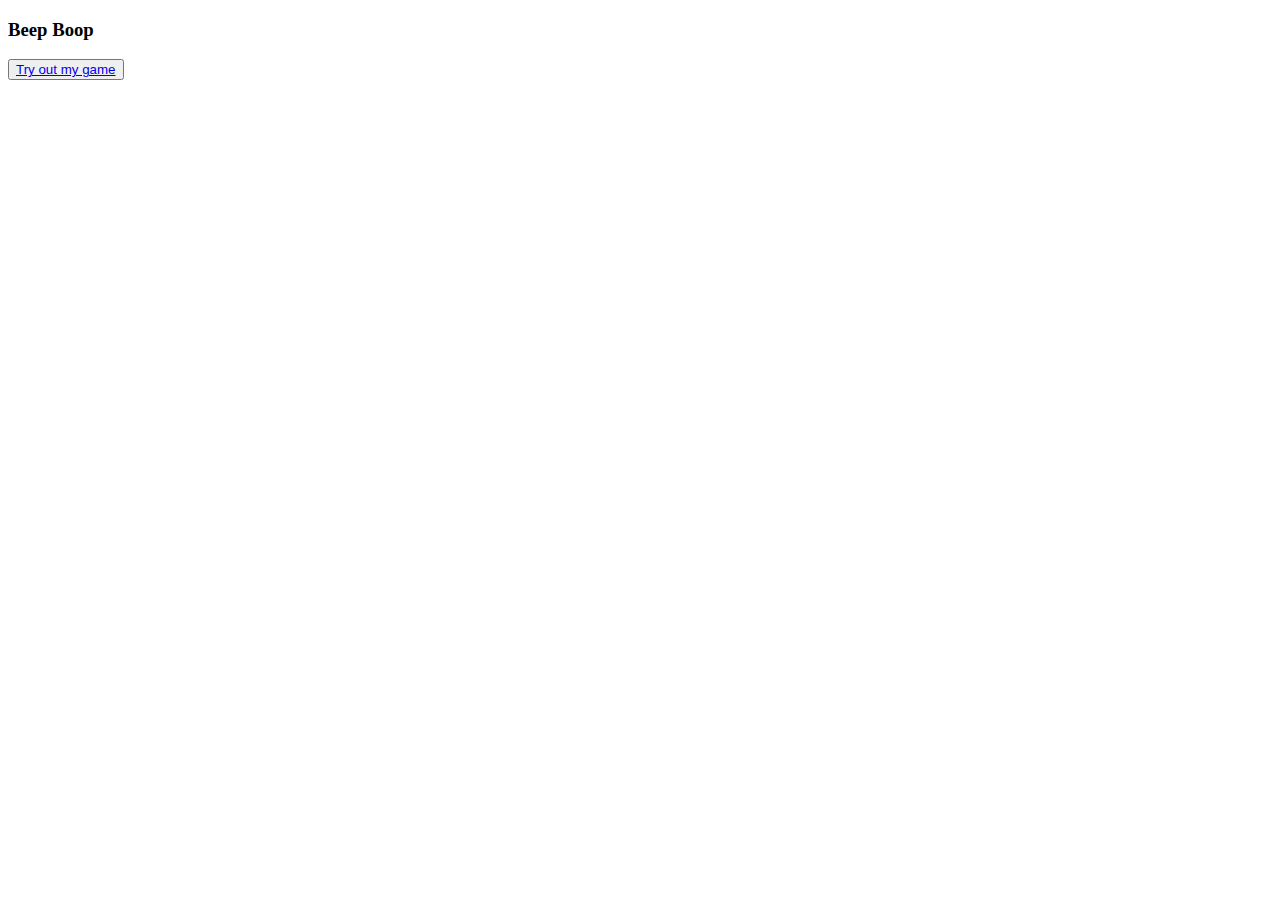
==== index.html @ 44125b87 "Minor changes to game link." ====
<!doctype html>
<html>
  <head>

  </head>

  <body>
    <h3> Beep Boop </h3>
    <p> <button><a href="Text_Game/TextGame.py">Try out my game</a></button>



  </body>

  <footer>

  </footer>

</html>
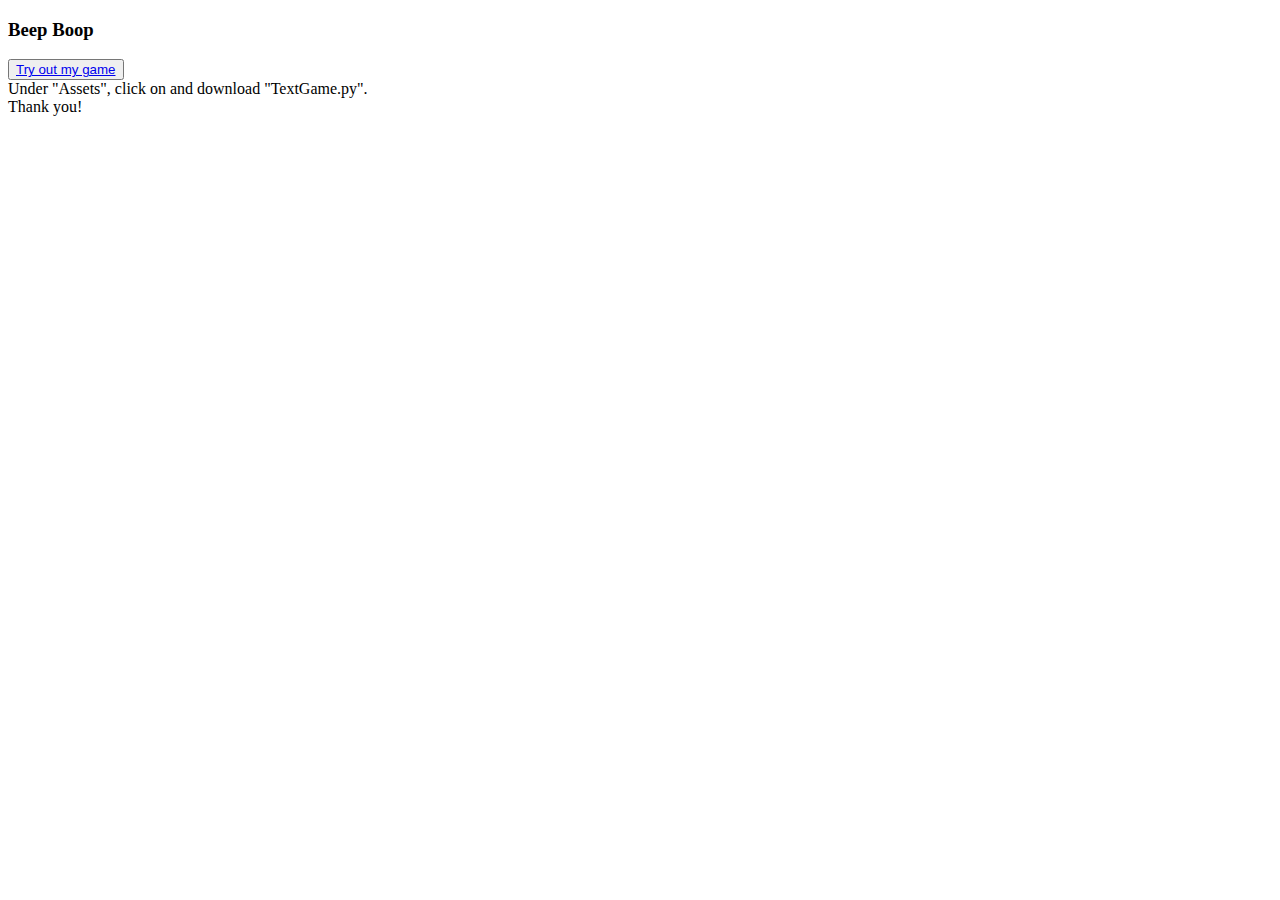
==== commit 98bbec17: "Hopefully this is the last one tonight." ====
--- a/index.html
+++ b/index.html
@@ -6,9 +6,17 @@
 
   <body>
     <h3> Beep Boop </h3>
-    <p> <button><a href="Text_Game/TextGame.py">Try out my game</a></button>
+    <p> <button><a href="https://github.com/nice-to-meecha/nice-to-meecha.github.io/releases">
+      Try out my game</a></button>
 
+      <br>
 
+      Under "Assets", click on and download "TextGame.py".
+
+      <br>
+
+      Thank you!
+    </p>
 
   </body>
 
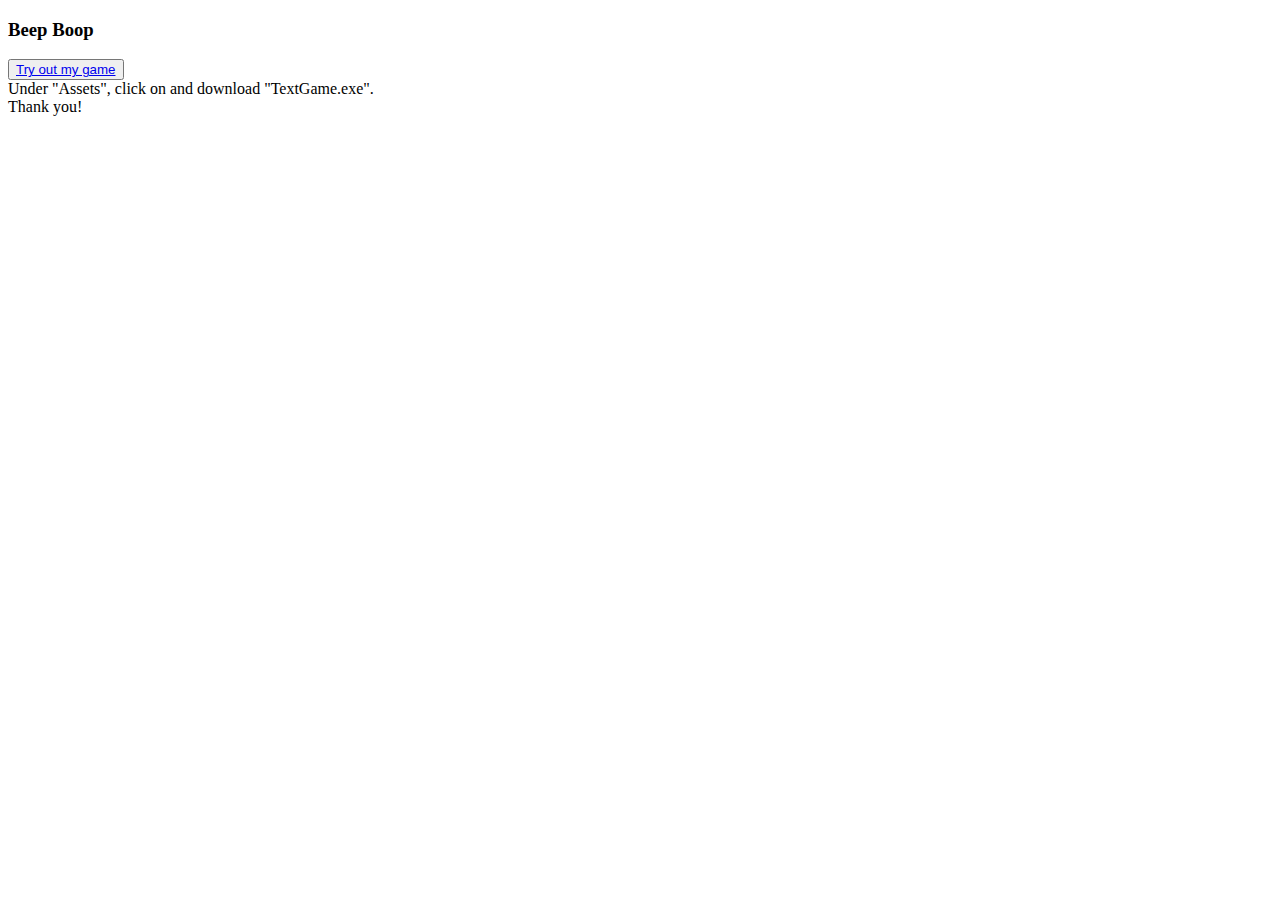
==== commit cf2d7db6: "I'm tired." ====
--- a/index.html
+++ b/index.html
@@ -11,7 +11,7 @@
 
       <br>
 
-      Under "Assets", click on and download "TextGame.py".
+      Under "Assets", click on and download "TextGame.exe".
 
       <br>
 
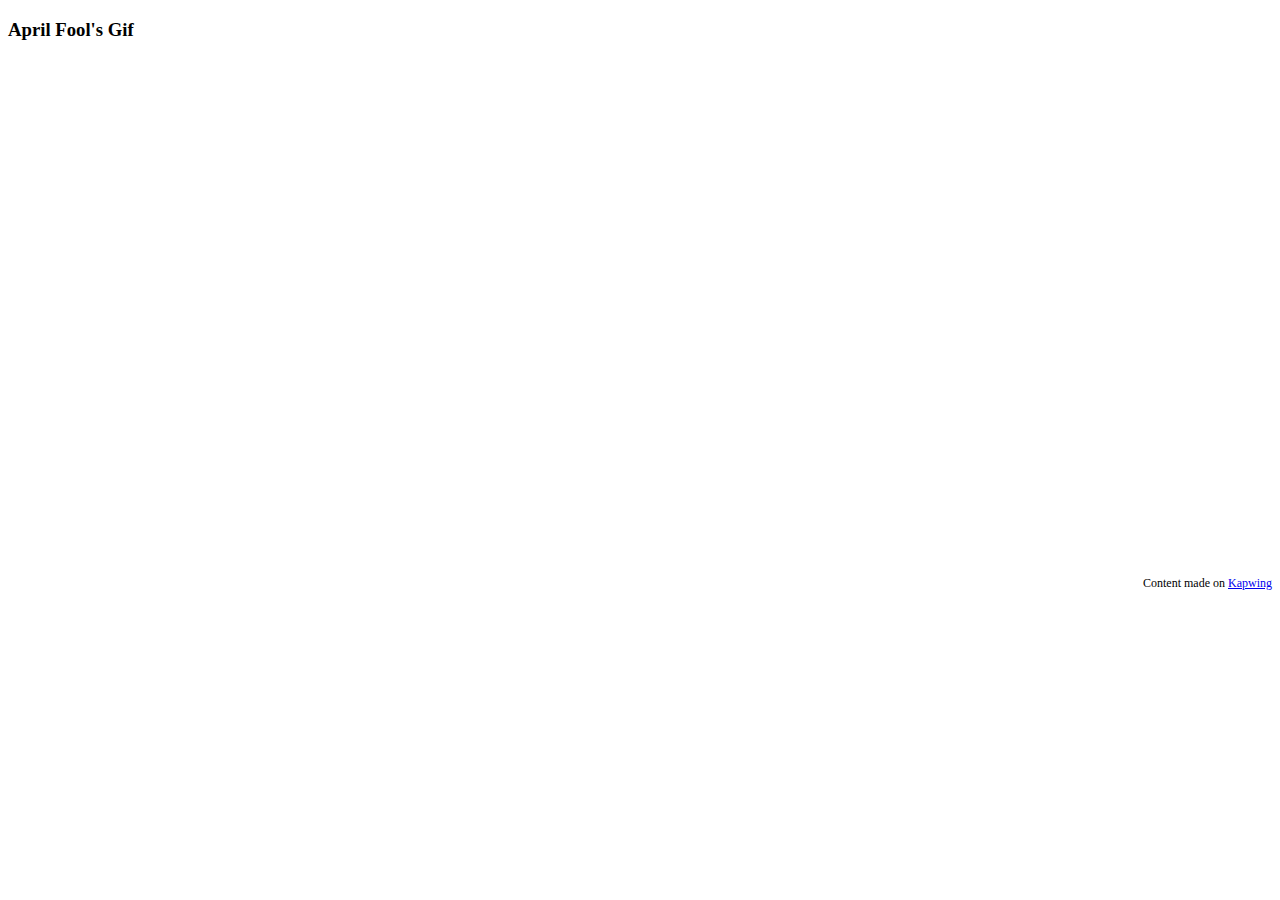
==== commit b0d9aa52: "Added April Fool's Day Meme" ====
--- a/index.html
+++ b/index.html
@@ -5,17 +5,17 @@
   </head>
 
   <body>
-    <h3> Beep Boop </h3>
-    <p> <button><a href="https://github.com/nice-to-meecha/nice-to-meecha.github.io/releases">
-      Try out my game</a></button>
-
-      <br>
-
-      Under "Assets", click on and download "TextGame.exe".
-
-      <br>
-
-      Thank you!
+    <h3> April Fool's Gif </h3>
+    <p>
+    <div style="height: 0; padding-bottom: calc(39.94%); position:relative; width: 100%;">
+    <iframe allow="autoplay; gyroscope;" allowfullscreen height="100%" referrerpolicy="strict-origin" 
+            src="https://www.kapwing.com/e/606630debc2c2100af3c1b39"
+            style="border:0; height:100%; left:0; overflow:hidden; position:absolute; top:0; width:100%"
+            title="Embedded content made on Kapwing" width="100%">
+      </iframe>
+    </div>
+    <p style="font-size: 12px; text-align: right;">
+    Content made on <a href="https://www.kapwing.com/videos/606630debc2c2100af3c1b39" target="_blank" rel="noopener noreferrer">Kapwing</a></p>
     </p>
 
   </body>
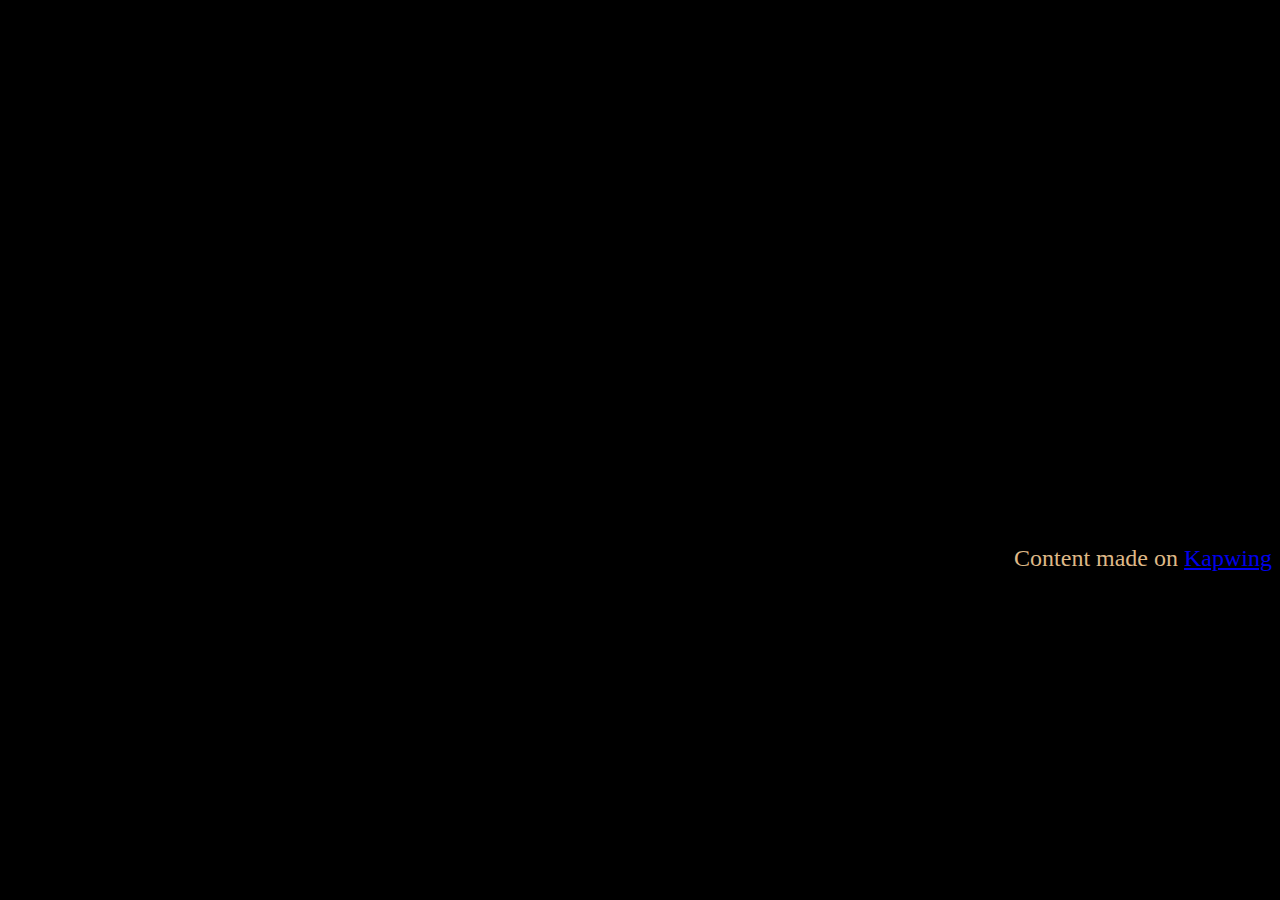
==== commit 34009537: "Changed background and text colors" ====
--- a/index.html
+++ b/index.html
@@ -1,11 +1,10 @@
 <!doctype html>
-<html>
+<html style="background-color: black;">
   <head>
 
   </head>
 
   <body>
-    <h3> April Fool's Gif </h3>
     <p>
     <div style="height: 0; padding-bottom: calc(39.94%); position:relative; width: 100%;">
     <iframe allow="autoplay; gyroscope;" allowfullscreen height="100%" referrerpolicy="strict-origin" 
@@ -14,7 +13,7 @@
             title="Embedded content made on Kapwing" width="100%">
       </iframe>
     </div>
-    <p style="font-size: 12px; text-align: right;">
+    <p style="font-size: 24px; text-align: right; color: burlywood">
     Content made on <a href="https://www.kapwing.com/videos/606630debc2c2100af3c1b39" target="_blank" rel="noopener noreferrer">Kapwing</a></p>
     </p>
 
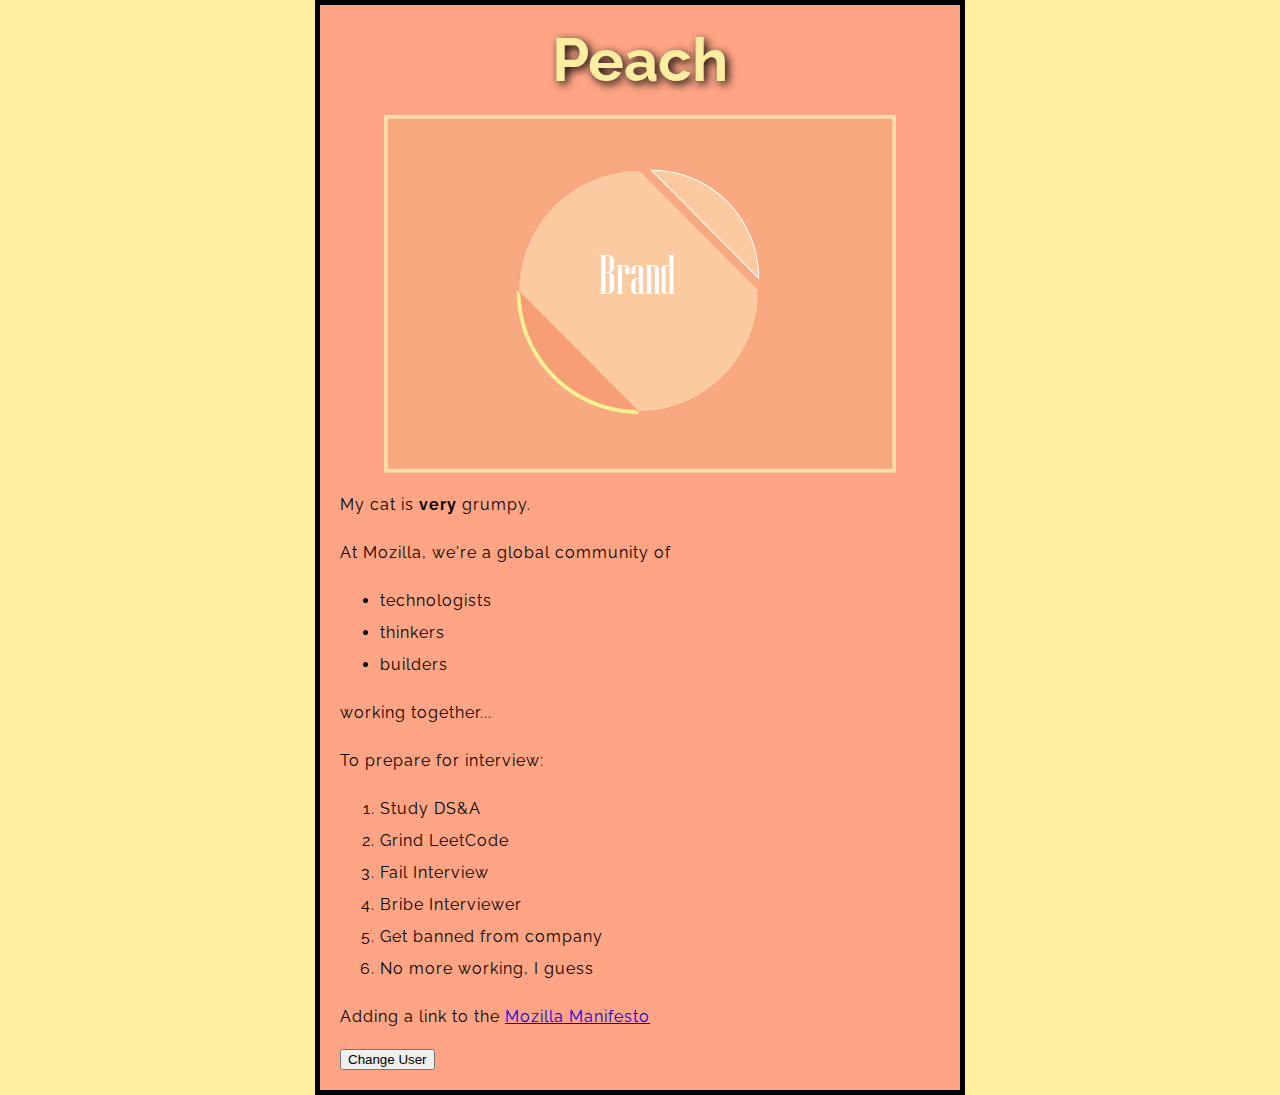
==== commit e3eb30bf: "Test site with random HTML, CSS, JS elements" ====
--- a/index.html
+++ b/index.html
@@ -1,26 +1,40 @@
-<!doctype html>
-<html style="background-color: black;">
+<!DOCTYPE html>
+<html lang="en-US">
   <head>
-
+    <meta charset="utf-8">
+    <link href="styles/style.css" rel="stylesheet">
+    <!-- <link rel="preconnect" href="https://fonts.googleapis.com"> -->
+    <!-- <link rel="preconnect" href="https://fonts.gstatic.com" crossorigin> -->
+    <link href="https://fonts.googleapis.com/css2?family=Raleway:wght@200&display=swap" rel="stylesheet">
+    <title>My Test Page</title>
   </head>
 
   <body>
-    <p>
-    <div style="height: 0; padding-bottom: calc(39.94%); position:relative; width: 100%;">
-    <iframe allow="autoplay; gyroscope;" allowfullscreen height="100%" referrerpolicy="strict-origin" 
-            src="https://www.kapwing.com/e/606630debc2c2100af3c1b39"
-            style="border:0; height:100%; left:0; overflow:hidden; position:absolute; top:0; width:100%"
-            title="Embedded content made on Kapwing" width="100%">
-      </iframe>
-    </div>
-    <p style="font-size: 24px; text-align: right; color: burlywood">
-    Content made on <a href="https://www.kapwing.com/videos/606630debc2c2100af3c1b39" target="_blank" rel="noopener noreferrer">Kapwing</a></p>
-    </p>
+    <h3>Peach</h3>
+    <img src="images/Peach_brand_design.PNG" alt="Abstract pink tennis ball">
 
+    <p class = "editor-note">My cat is <strong>very</strong> grumpy.</p>
+    <p>At Mozilla, we're a global community of </p>
+    <ul>
+      <li>technologists</li>
+      <li>thinkers</li>
+      <li>builders</li>
+    </ul>
+    <p>working together...</p>
+
+    <p>To prepare for interview:</p>
+    <ol>
+      <li>Study DS&A</li>
+      <li>Grind LeetCode</li>
+      <li>Fail Interview</li>
+      <li>Bribe Interviewer</li>
+      <li>Get banned from company</li>
+      <li>No more working, I guess</li>
+    </ol>
+
+    <p>Adding a link to the <a href="https://www.mozilla.org/en-US/about/manifesto/">Mozilla Manifesto</a></p>
+
+    <button>Change User</button>
+    <script src="scripts/main.js"></script>
   </body>
-
-  <footer>
-
-  </footer>
-
-</html>
+</html>--- a/styles/style.css
+++ b/styles/style.css
@@ -0,0 +1,42 @@
+/*
+p, li, h3 {
+  color: red;
+  width: 500px;
+  border: 1px solid black;
+}
+*/
+
+html{
+  font-size: 10px;
+  font-family: 'Raleway', sans-serif;
+  background-color: #FFEDA0;
+}
+
+h3 {
+  margin: 0;
+  padding: 20px 0;
+  font-size: 60px;
+  color: #FFEDA0;
+  text-shadow: 3px 3px 10px black;
+  text-align: center;
+}
+
+p, li {
+  font-size: 16px;
+  line-height: 2;
+  letter-spacing: 1px;
+}
+
+body {
+  width: 600px;
+  margin: 0 auto;
+  background-color: #FFA585;
+  padding: 0 20px 20px 20px;
+  border: 5px solid black;
+}
+
+img {
+  display: block;
+  margin: 0 auto;
+  width: 512px;
+}
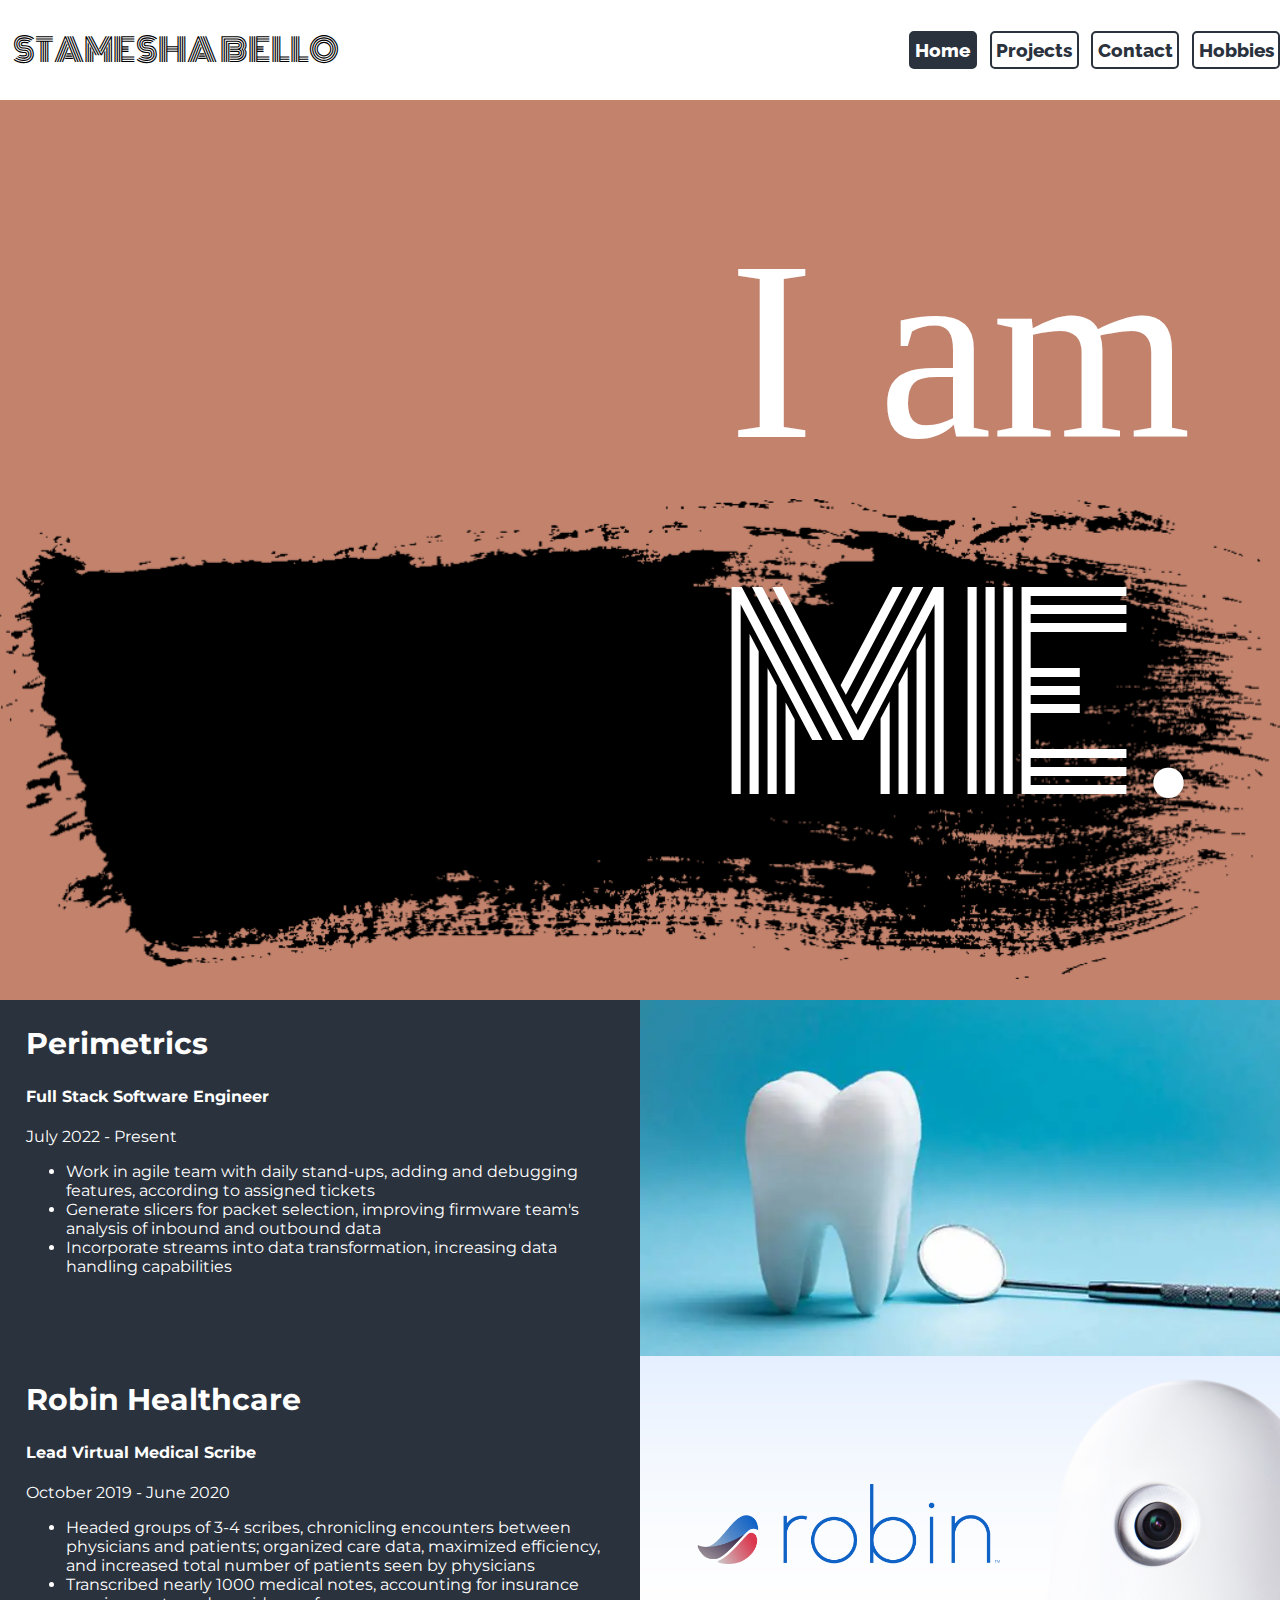
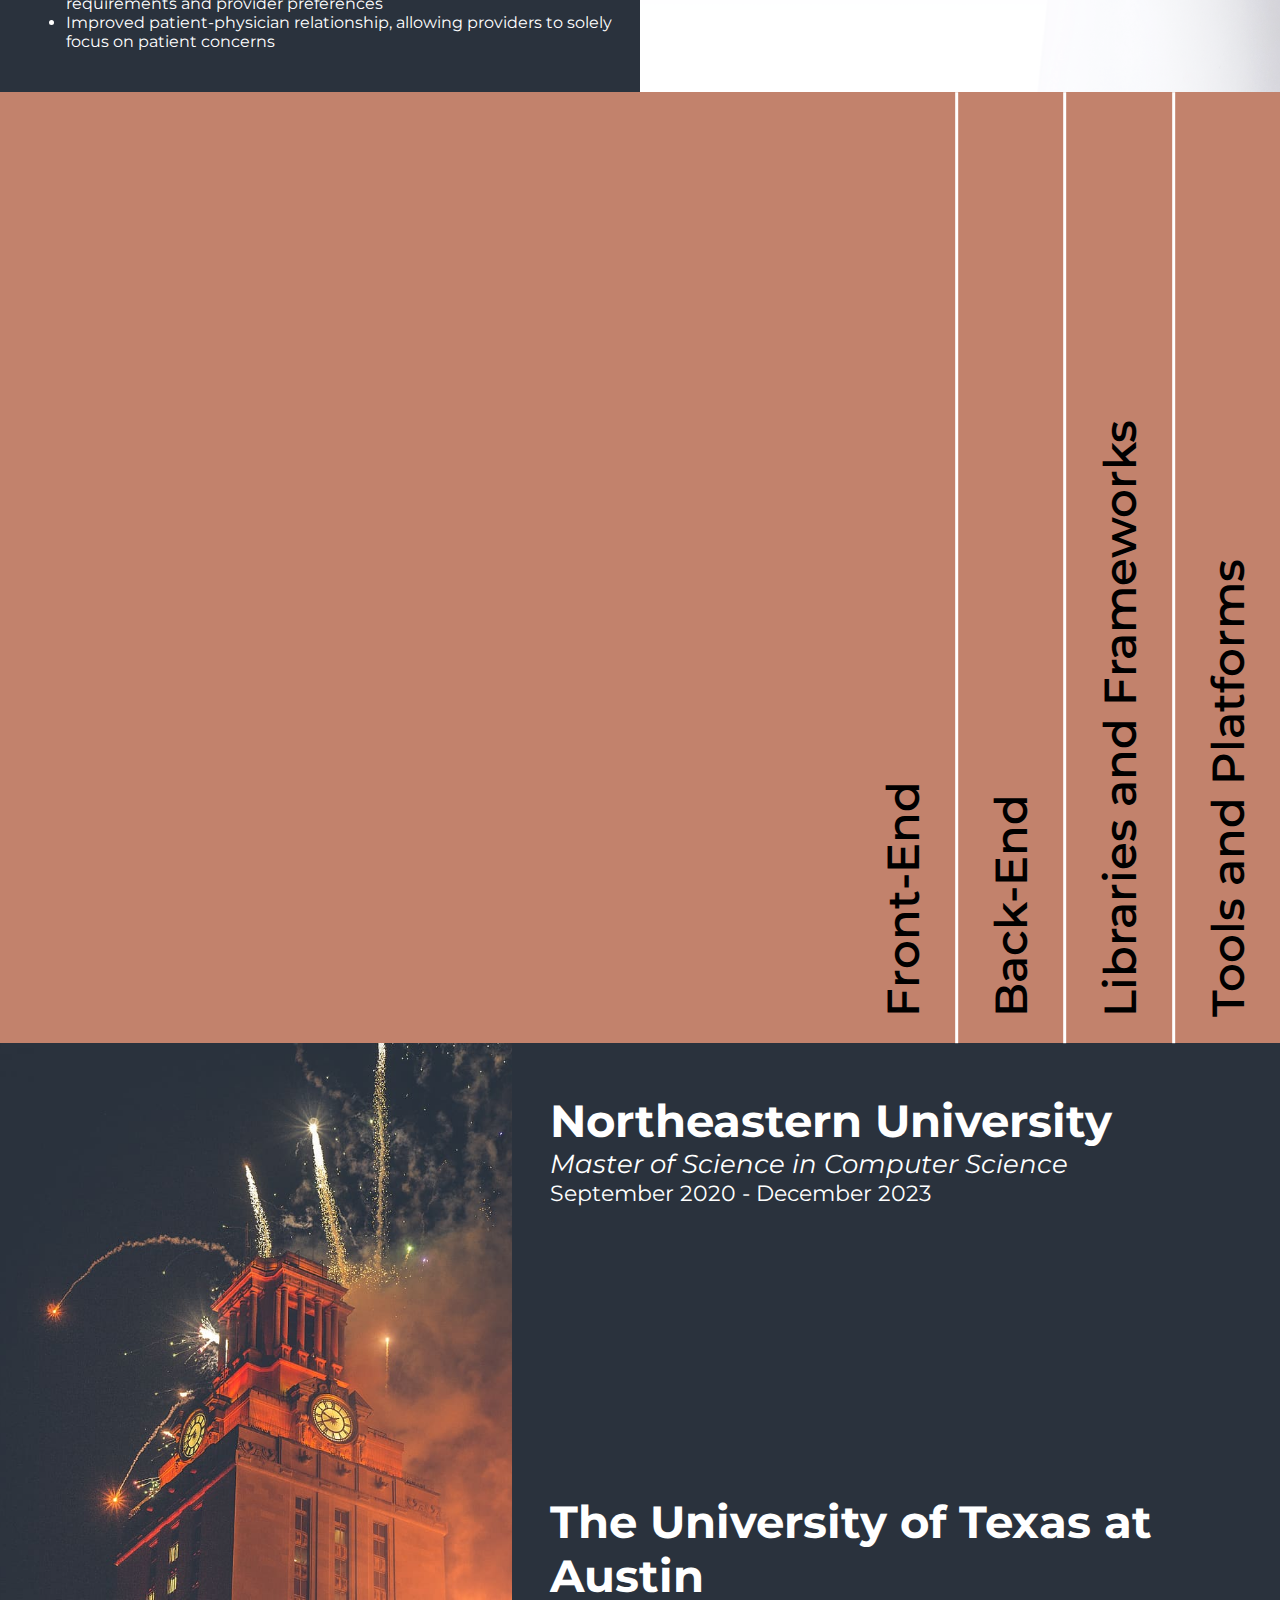
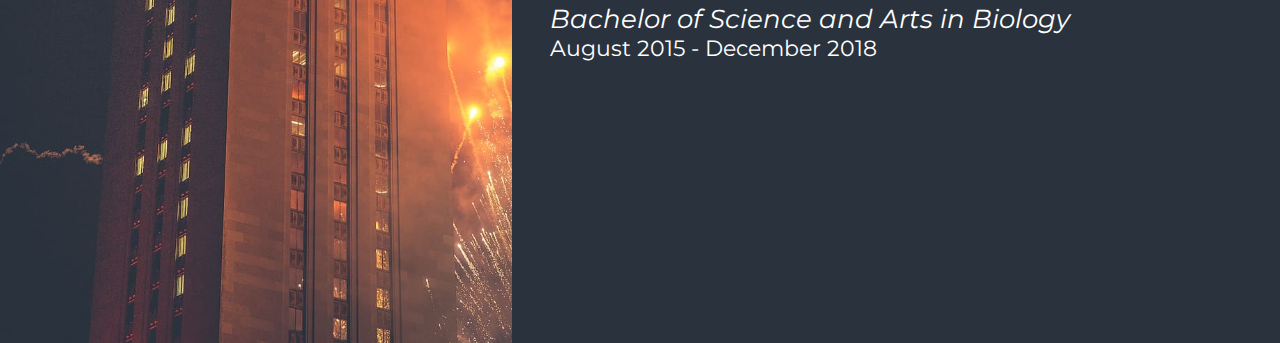
==== commit c24c5afa: "Attempt 2" ====
--- a/index.html
+++ b/index.html
@@ -1,40 +1,254 @@
 <!DOCTYPE html>
-<html lang="en-US">
-  <head>
-    <meta charset="utf-8">
-    <link href="styles/style.css" rel="stylesheet">
-    <!-- <link rel="preconnect" href="https://fonts.googleapis.com"> -->
-    <!-- <link rel="preconnect" href="https://fonts.gstatic.com" crossorigin> -->
-    <link href="https://fonts.googleapis.com/css2?family=Raleway:wght@200&display=swap" rel="stylesheet">
-    <title>My Test Page</title>
-  </head>
-
-  <body>
-    <h3>Peach</h3>
-    <img src="images/Peach_brand_design.PNG" alt="Abstract pink tennis ball">
-
-    <p class = "editor-note">My cat is <strong>very</strong> grumpy.</p>
-    <p>At Mozilla, we're a global community of </p>
-    <ul>
-      <li>technologists</li>
-      <li>thinkers</li>
-      <li>builders</li>
-    </ul>
-    <p>working together...</p>
-
-    <p>To prepare for interview:</p>
-    <ol>
-      <li>Study DS&A</li>
-      <li>Grind LeetCode</li>
-      <li>Fail Interview</li>
-      <li>Bribe Interviewer</li>
-      <li>Get banned from company</li>
-      <li>No more working, I guess</li>
-    </ol>
-
-    <p>Adding a link to the <a href="https://www.mozilla.org/en-US/about/manifesto/">Mozilla Manifesto</a></p>
-
-    <button>Change User</button>
-    <script src="scripts/main.js"></script>
-  </body>
+<html>
+    <head>
+        <meta charset="utf-8">
+        <meta
+            name="viewport"
+            content="width=device-width, initial-scale=1"
+        />
+        <link
+            href="./global_styles.css"
+            rel="stylesheet"
+        />
+        <link
+            href="./home.css"
+            rel="stylesheet"
+        />
+        <link
+          rel="preconnect"
+          href="https://fonts.googleapis.com"
+        >
+        <link
+          rel="preconnect"
+          href="https://fonts.gstatic.com"
+          crossorigin
+        >
+        <link
+          href="https://fonts.googleapis.com/css2?family=Monoton&family=Montserrat:wght@300&family=Montserrat+Alternates&family=Raleway:wght@200&display=swap"
+          rel="stylesheet"
+        >
+        <title>Stamesha Bello's Portfolio</title>
+    </head>
+
+    <body>
+
+        <!--
+            There should be a page about you, including references to any
+            experience or education you want to include.  This should also
+            be your home or landing page.
+        -->
+
+        <div class="navbar">
+          <a href="" class="navbar-title">
+            STA<span class="self-highlight">ME</span>SHA BELLO
+          </a>
+          <a href="" class="navbar-link navbar-link-current-page">Home</a>
+          <a href="./projects/" class="navbar-link">Projects</a>
+          <a href="./contact/" class="navbar-link">Contact</a>
+          <a href="./hobbies/" class="navbar-link">Hobbies</a>
+        </div>
+
+        <div class="home-page-greeting">
+          <div class="home-page-greeting-text">
+            I am <span class="greeting-self-highlight">ME</span>.
+          </div>
+        </div>
+
+        <div class="experience-section">
+          <div class="job-description">
+            <h2 class="job-title">Perimetrics</h2>
+            <h4>Full Stack Software Engineer</h4>
+            <div class="experience-date">July 2022 - Present</div>
+            <ul>
+              <li>
+                Work in agile team with daily stand-ups, adding and debugging features, according to assigned tickets
+              </li>
+              <li>
+                Generate slicers for packet selection, improving firmware team's analysis of inbound and outbound data
+              </li>
+              <li>
+                Incorporate streams into data transformation, increasing data handling capabilities
+              </li>
+            </ul>
+          </div>
+          <div class="job-img-container">
+            <img
+              class="job-img"
+              src="./resources/dental.webp"
+              alt="Tooth and dental instrument"
+            />
+          </div>
+
+          <div class="job-description">
+            <h2 class="job-title">Robin Healthcare</h2>
+            <h4>Lead Virtual Medical Scribe</h4>
+            <div class="experience-date">October 2019 - June 2020</div>
+            <ul>
+              <li>
+                Headed groups of 3-4 scribes, chronicling encounters between physicians and patients;
+                organized care data, maximized efficiency, and increased total number of patients seen by physicians
+              </li>
+              <li>
+                Transcribed nearly 1000 medical notes, accounting for insurance requirements and provider preferences
+              </li>
+              <li>
+                Improved patient-physician relationship, allowing providers to solely focus on patient concerns
+              </li>
+            </ul>
+          </div>
+          <div class="job-img-container">
+            <img
+              class="job-img"
+              src="./resources/robin-healthcare.png"
+              alt="Robin Healthcare Logo"
+            />
+          </div>
+        </div>
+
+        <div class="technical-knowledge">
+          <div class="front-end-tech">
+            <div>Front-End</div>
+            <div class="tech-img-container">
+              <img
+                src="./resources/android.svg"
+                alt="Android Robot Logo"
+              />
+              <img
+                src="./resources/css3.svg"
+                alt="CSS3 Logo"
+              />
+              <img
+                src="./resources/html5.svg"
+                alt="HTML5 Logo"
+              />
+              <img
+                src="./resources/javascript.svg"
+                alt="JavaScript Logo"
+              />
+              <img
+                src="./resources/typescript.svg"
+                alt="Typescript Logo"
+              />
+              <img
+                src="./resources/vue_js.svg"
+                alt="Vue Logo"
+              />
+            </div>
+          </div>
+
+          <div class="back-end-tech">
+            <div>Back-End</div>
+            <div class="tech-img-container">
+              <img
+                src="./resources/java.svg"
+                alt="Java Logo"
+              />
+              <img
+                src="./resources/mysql.svg"
+                alt="MySQL Logo"
+              />
+              <img
+                src="./resources/python.svg"
+                alt="Python Logo"
+              />
+            </div>
+          </div>
+
+          <div class="libraries-and-frameworks-tech">
+            <div>Libraries and Frameworks</div>
+            <div class="tech-img-container">
+              <img
+                src="./resources/junit5.png"
+                alt="JUnit 5 Logo"
+              />
+              <img
+                src="./resources/pytest.svg"
+                alt="Pytest Logo"
+              />
+            </div>
+          </div>
+
+          <div class="tools-and-platforms-tech">
+            <div>Tools and Platforms</div>
+            <div class="tech-img-container">
+              <img
+                src="./resources/aws.svg"
+                alt="AWS Logo"
+              />
+              <img
+                src="./resources/docker.svg"
+                alt="Docker Logo"
+              />
+              <img
+                src="./resources/firebase.svg"
+                alt="Firebase Logo"
+              />
+              <img
+                src="./resources/git.svg"
+                alt="Git Logo"
+              />
+              <img
+                src="./resources/kubernetes.svg"
+                alt="Kubernetes Logo"
+              />
+              <img
+                src="./resources/linux-logo.svg"
+                alt="Linux Logo"
+              />
+              <img
+                src="./resources/unreal_engine.svg"
+                alt="Unreal Engine Logo"
+              />
+              <img
+                src="./resources/windows.svg"
+                alt="Windows Logo"
+              />
+            </div>
+          </div>
+        </div>
+
+        <div class="education-section">
+          <div class="education-img">
+            <img
+              src="./resources/ut_tower_fireworks.jpg"
+              class="UT-tower"
+              alt="The Univeristy of Texas Tower with fireworks"
+            />
+          </div>
+          <div class="school-list">
+            <div class="school">
+              <div class="university-name">Northeastern University</div>
+              <div class="degree">Master of Science in Computer Science</div>
+              <div class="dates-of-attendance">September 2020 - December 2023</div>
+            </div>
+
+            <div class="school">
+              <div class="university-name">The University of Texas at Austin</div>
+              <div class="degree">Bachelor of Science and Arts in Biology</div>
+              <div class="dates-of-attendance">August 2015 - December 2018</div>
+            </div>
+          </div>
+        </div>
+
+        <!--
+            Required HTML/CSS Elements
+            Mobile friendly design
+                Your website should look equally as good when on a mobile phone
+                or desktop computer.  Some considerations:
+                    - You may need to modify your navbar so that it shows as much
+                      space as possible.   
+                    - All content should be equally accessible whether a user is
+                      on desktop or mobile
+                    - Text, images and other content should shrink and grow so
+                      that it is easier to see
+                    - Idea: it might be a good idea to move the navbar (say from
+                      the side to the bottom of the screen) when the user is in
+                      mobile or browser view.
+
+            Use of certain CSS properties and features
+                You website should use, at least once, each of the following
+                CSS properties or features:
+                    - @media queries
+        -->
+    </body>
 </html>--- a/global_styles.css
+++ b/global_styles.css
@@ -0,0 +1,174 @@
+:root {
+    --primary-color: #c2826c;
+    --secondary-color: #2a323d;
+    --rust-color: #A95134;
+}
+
+body {
+    width: 100%;
+    height: 100%;
+    font-family: 'Montserrat', sans-serif;
+}
+
+.navbar {
+    position: fixed;
+    left: 0px;
+    width: 100%;
+    height: var(--navbar-height);
+    background-color: white;
+    color: var(--secondary-color);
+    display: flex;
+    justify-items: center;
+    align-content: center;
+    align-items: center;
+    z-index: 2;
+}
+
+.navbar-link {
+    border: 2px solid var(--secondary-color);
+    border-radius: 5px;
+    width: auto;
+    text-align: center;
+    text-decoration: none;
+    color: var(--secondary-color);
+    transition: 1s;
+    position: relative;
+    overflow: hidden;
+    font-family: 'Raleway', sans-serif;
+    font-weight: 800;
+}
+
+.navbar-link-current-page {
+    background-color: var(--secondary-color);
+    color: white;
+}
+
+.navbar-link::before {
+    content: "";
+    width: 100%;
+    height: 100%;
+    background-color: var(--primary-color);
+    z-index: -1;
+    position: absolute;
+    top: 0px;
+    left: 0px;
+    transform: translateX(-100%);
+    transition: 1s;
+}
+
+.navbar-link:hover::before {
+    transform: translateX(0);
+}
+
+.navbar-link:hover {
+    color: white;
+    border-color: var(--primary-color);
+}
+
+.navbar-title {
+    position: absolute;
+    left: 1%;
+    width: fit-content;
+    border: none;
+    text-decoration: none;
+    color: black;
+    font-family: 'Monoton', cursive;
+}
+
+.self-highlight {
+    transition: color 0.5s;
+}
+
+.navbar-title:hover .self-highlight {
+    color: var(--primary-color);
+}
+
+/* @media Queries */
+
+/*  Extra Small (ipod, etc.) */
+@media (min-width: 0px) {
+    :root {
+        --navbar-height: 75px;
+    }
+
+    body {
+        margin: 0px 0px var(--navbar-height) 0px;
+    }
+
+    .navbar {
+        top: auto;
+        bottom: 0px;
+        justify-content: center;
+        gap: 5%;
+    }
+
+    .navbar-title {
+        font-size: 0vw;
+    }
+
+    .navbar-link {
+        font-size: 5vw;
+        padding: 1vw 0.75vw;
+    }
+}
+
+/* Small (cell phone) */
+@media (min-width: 576px) {
+    :root {
+        --navbar-height: 100px;
+    }
+
+    body {
+        margin: var(--navbar-height) 0px 0px 0px;
+    }
+    
+    .navbar {
+        top: 0px;
+        bottom: auto;
+        justify-content: flex-end;
+        gap: 1%;
+    }
+
+    .navbar-title {
+        font-size: 5vw;
+    }
+
+    .navbar-link {
+        font-size: 2.25vw;
+        padding: 0.5vw 0.35vw;
+    }
+}
+
+/* Medium (tablet) */
+@media (min-width: 768px) {
+    .navbar-title {
+        font-size: 4vw;
+    }
+
+    .navbar-link {
+        font-size: 2vw;
+    }
+}
+
+/* Large (computer) */
+@media (min-width: 992px) {
+    .navbar-title {
+        font-size: 3vw;
+        display: hidden;
+    }
+
+    .navbar-link {
+        font-size: 1.75vw;
+    }
+}
+
+/* Extra Large (large computer screen) */
+@media (min-width: 1200px) {
+    .navbar-title {
+        font-size: 2.5vw;
+    }
+
+    .navbar-link {
+        font-size: 1.5vw;
+    }
+}--- a/home.css
+++ b/home.css
@@ -0,0 +1,323 @@
+.home-page-greeting {
+    width: 100%;
+    height: 100vh;
+    color: white;
+    display: flex;
+    justify-content: flex-end;
+    align-items: center;
+    font-family: 'Times New Roman', Times, serif;
+    background: var(--primary-color) url("./resources/black-brush-stroke.png") no-repeat right bottom;
+    background-size: contain;
+    background-position-y: 95%;
+}
+
+.greeting-self-highlight {
+    font-family: 'Monoton', cursive;
+}
+
+.home-page-greeting-text {
+    width: 50%;
+    font-size: var(--greeting-font-size);
+    text-align: right;
+}
+
+.experience-section {
+    width: 100%;
+    height: auto;
+    background-color: var(--secondary-color);
+    color: white;
+    display: flex;
+    flex-wrap: wrap;
+    justify-content: flex-end;
+}
+
+.job-img-container {
+    overflow: hidden;
+    display: flex;
+    justify-content: center;
+    align-items: center;
+}
+
+.job-img {
+    width: 100%;
+    height: auto;
+}
+
+.job-title {
+    font-size: 30px;
+}
+
+.technical-knowledge {
+    width: 100%;
+    /* min-height: 50vh; */
+    max-height: fit-content;
+    background-color: var(--primary-color);
+    display: flex;
+    justify-content: flex-end;
+}
+
+.front-end-tech, .back-end-tech,
+.libraries-and-frameworks-tech,
+.tools-and-platforms-tech {
+    padding: 2%;
+    height: 100%;
+    writing-mode: vertical-lr;
+    transform: rotate(180deg);
+    border-left: 3px solid white;
+    transition: 1s;
+}
+
+.tools-and-platforms-tech {
+    border-left: none;
+}
+
+.front-end-tech:hover, .back-end-tech:hover,
+.libraries-and-frameworks-tech:hover,
+.tools-and-platforms-tech:hover {
+    flex: 30;
+    background-color: var(--rust-color);
+    color: white;
+}
+
+.front-end-tech:hover .tech-img-container,
+.back-end-tech:hover .tech-img-container,
+.libraries-and-frameworks-tech:hover .tech-img-container,
+.tools-and-platforms-tech:hover .tech-img-container {
+    display: flex;
+    flex-wrap: wrap;
+    justify-content: center;
+    align-items: center;
+}
+
+.tech-img-container {
+    width: 75%;
+    display: none;
+    transform: rotate(180deg);
+}
+
+.education-section {
+    display: flex;
+    background-color: var(--secondary-color);
+    width: 100%;
+    max-height: fit-content;
+    color: white;
+    flex-wrap: wrap;
+}
+
+.education-img {
+    display: flex;
+    justify-content: center;
+    align-items: center;
+}
+
+.UT-tower {
+    width: 100%;
+    height: 100%;
+    max-height: 100%;
+    object-fit: cover;
+}
+
+.school-list {
+    display: flex;
+    flex-direction: column;
+    padding: 1% 0%;
+}
+
+.school {
+    width: 90%;
+    height: 40%;
+    padding: 5%;
+}
+
+.university-name {
+    font-weight: bold;
+}
+
+.degree {
+    font-style: italic;
+}
+
+
+/* @media Queries */
+
+/*  Extra Small (ipod, etc.) */
+@media (min-width: 0px) {
+    .home-page-greeting-text {
+        --greeting-font-size: 30vw;
+        text-align: center;
+    }
+
+    .home-page-greeting {
+        justify-content: center;
+        margin: 0px;
+        background-position-y: 75%;
+    }
+
+    .job-description {
+        width: 96%;
+        height: 25%;
+        padding: 0% 2%;
+    }
+
+    .job-img-container {
+        width: 100%;
+        height: 25%;
+    }
+
+    .tech-img-container > img {
+        width: 20vw;
+        padding: 10px;
+    }
+
+    .technical-knowledge {
+        font-size: 5vw;
+        font-weight: 600;
+    }
+
+    .education-section {
+        height: 200vh;
+    }
+
+    .education-img {
+        width: 100%;
+        height: 50%;
+    }
+
+    .school-list {
+        width: 100%;
+        height: 50%;
+    }
+
+    .university-name {
+        font-size: 5vw;
+    }
+
+    .degree {
+        font-size: 4vw;
+    }
+    
+    .dates-of-attendance {
+        font-size: 3.25vw;
+    }
+}
+
+/* Small (cell phone) */
+@media (min-width: 576px) {
+    .home-page-greeting-text {
+        --greeting-font-size: 25vw;
+    }
+
+    .home-page-greeting {
+        justify-content: flex-end;
+        margin-right: 10px;
+    }
+
+    .technical-knowledge {
+        font-weight: 550;
+    }
+
+    .education-section {
+        height: 100vh;
+    }
+
+    .education-img {
+        width: 40%;
+        height: 100%;
+    }
+
+    .school-list {
+        width: 60%;
+        height: 90%
+    }
+
+    .university-name {
+        font-size: 4vw;
+    }
+
+    .degree {
+        font-size: 3.5vw;
+    }
+
+    .dates-of-attendance {
+        font-size: 2.875vw;
+    }
+}
+
+/* Medium (tablet) */
+@media (min-width: 768px) {
+    .home-page-greeting {
+        background-position-y: 95%;
+    }
+
+    .home-page-greeting-text {
+        --greeting-font-size: 25vw;
+    }
+
+    .job-description {
+        width: 46%;
+        height: 50%;
+    }
+
+    .job-img-container {
+        width: 50%;
+        height: 50%;
+    }
+
+    .tech-img-container > img {
+        width: 15vw;
+    }
+
+    .technical-knowledge {
+        font-size: 3.85vw;
+    }
+
+    .degree {
+        font-size: 3vw;
+    }
+
+    .dates-of-attendance {
+        font-size: 2.5vw;
+    }
+}
+
+/* Large (computer) */
+@media (min-width: 992px) {
+    .home-page-greeting-text {
+        --greeting-font-size: 25vw;
+    }
+
+    .degree {
+        font-size: 2.5vw;
+    }
+
+    .dates-of-attendance {
+        font-size: 2.125vw;
+    }
+}
+
+/* Extra Large (large computer screen) */
+@media (min-width: 1200px) {
+    .home-page-greeting-text {
+        --greeting-font-size: 20vw;
+    }
+
+    .tech-img-container > img {
+        width: 12vw;
+    }
+
+    .technical-knowledge {
+        font-size: 3.5vw;
+    }
+
+    .university-name {
+        font-size: 3.5vw;
+    }
+
+    .degree {
+        font-size: 2vw;
+    }
+    
+    .dates-of-attendance {
+        font-size: 1.75vw;
+    }
+}
